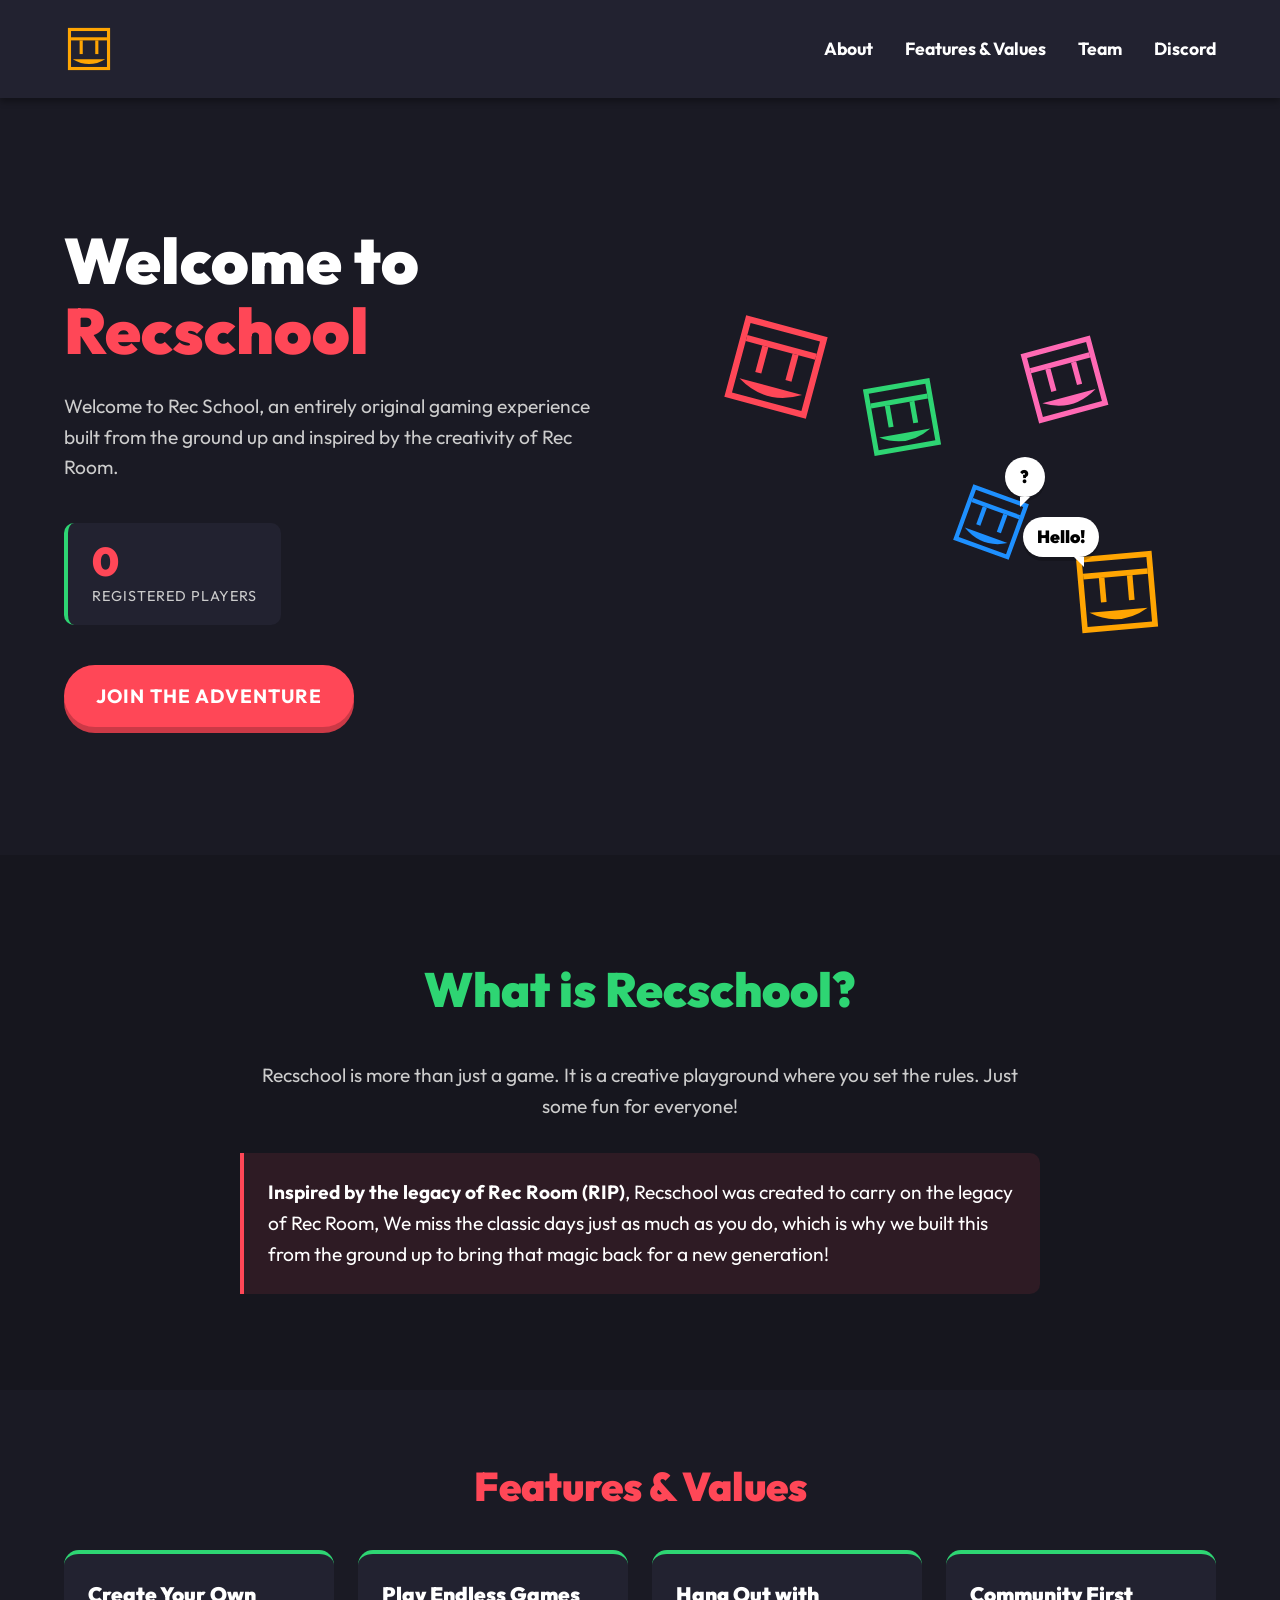
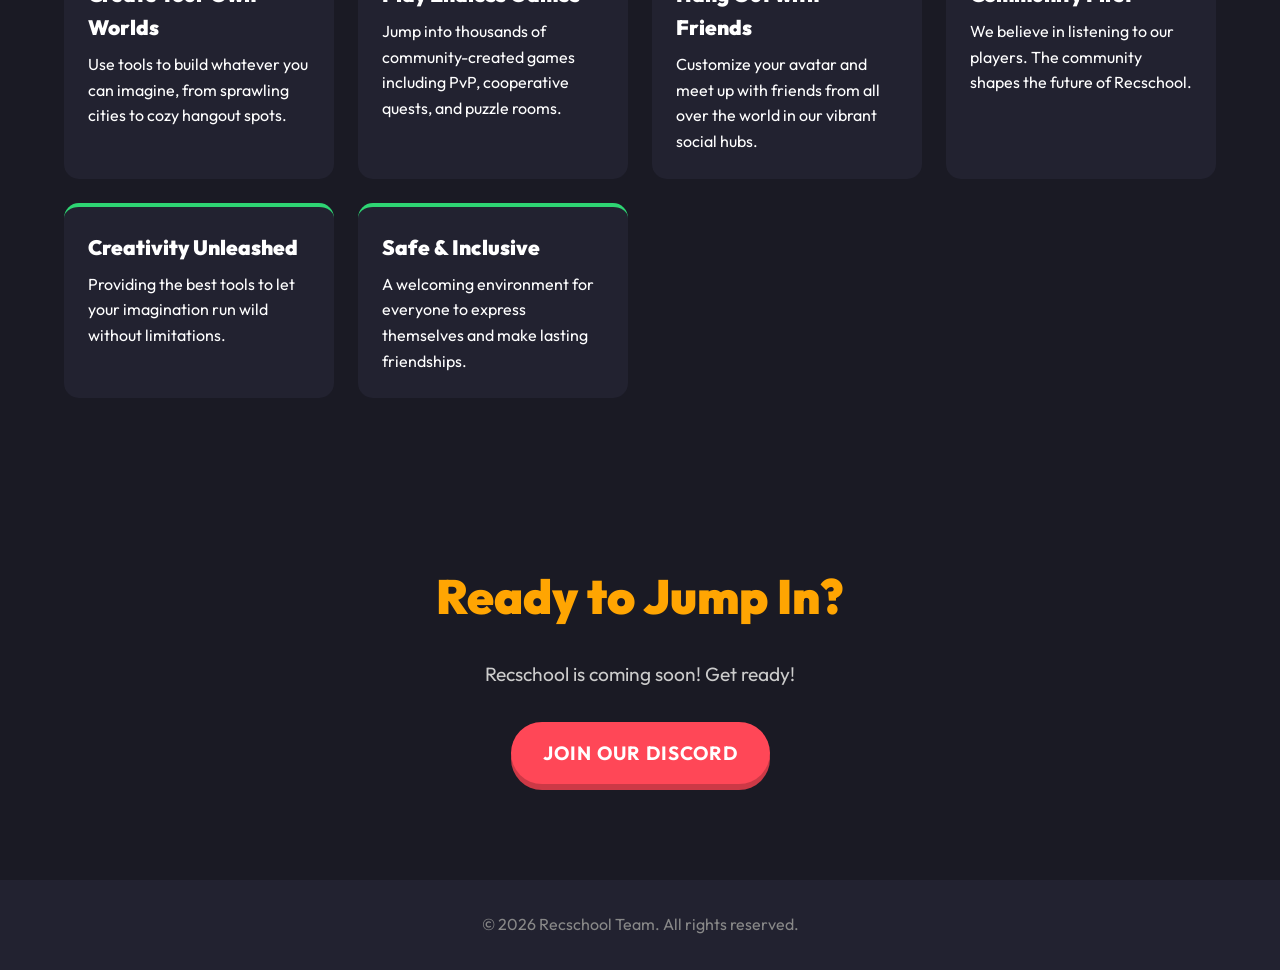
==== index.html @ c88da0dc "Initial" ====
<!DOCTYPE html>
<html lang="en">

<head>
    <meta charset="UTF-8">
    <meta name="viewport" content="width=device-width, initial-scale=1.0">
    <title>Recschool | A New Original Game</title>
    <meta name="description" content="Discover Recschool, an original, vibrant game created from scratch.">
    <link rel="preconnect" href="https://fonts.googleapis.com">
    <link rel="preconnect" href="https://fonts.gstatic.com" crossorigin>
    <link href="https://fonts.googleapis.com/css2?family=Outfit:wght@400;700;900&display=swap" rel="stylesheet">
    <link rel="stylesheet" href="style.css">
</head>

<body>
    <header class="navbar">
        <div class="logo-container" id="logo-container">
            <svg id="game-icon" viewBox="0 0 512 512" xmlns="http://www.w3.org/2000/svg">
                <g id="icon-group">
                    <rect x="56" y="56" width="400" height="400" fill="none" stroke="currentColor" stroke-width="32" />
                    <rect x="72" y="136" width="368" height="32" fill="currentColor" />
                    <rect x="160" y="168" width="32" height="140" fill="currentColor" />
                    <rect x="320" y="168" width="32" height="140" fill="currentColor" />
                    <path d="M 90 360 Q 256 460 422 360 Z" fill="currentColor" />
                </g>
            </svg>
        </div>
        <nav>
            <ul class="nav-links">
                <li><a href="#about">About</a></li>
                <li><a href="#features">Features & Values</a></li>
                <li><a href="team.html">Team</a></li>
                <li><a href="#play">Discord</a></li>
            </ul>
        </nav>
    </header>

    <main>
        <section class="hero">
            <div class="hero-content">
                <h1>Welcome to <span class="highlight">Recschool</span></h1>
                <p>Welcome to Rec School, an entirely original gaming experience built from the ground up and inspired
                    by the creativity of Rec Room.</p>
                <div class="player-stats">
                    <div class="stat-box">
                        <span class="stat-number" id="registered-players-count">0</span>
                        <span class="stat-label">Registered Players</span>
                    </div>
                </div>
                <a href="#play" class="btn-primary">Join the Adventure</a>
            </div>
            <div class="hero-image">
                <!-- A decorative placeholder representing the playful environment -->
                <div class="cube cube-1">
                    <div class="bubble"></div>
                    <svg viewBox="0 0 512 512" xmlns="http://www.w3.org/2000/svg">
                        <rect x="56" y="56" width="400" height="400" fill="none" stroke="currentColor"
                            stroke-width="32" />
                        <rect x="72" y="136" width="368" height="32" fill="currentColor" />
                        <rect x="160" y="168" width="32" height="140" fill="currentColor" />
                        <rect x="320" y="168" width="32" height="140" fill="currentColor" />
                        <path d="M 90 360 Q 256 460 422 360 Z" fill="currentColor" />
                    </svg>
                </div>
                <div class="cube cube-2">
                    <div class="bubble"></div>
                    <svg viewBox="0 0 512 512" xmlns="http://www.w3.org/2000/svg">
                        <rect x="56" y="56" width="400" height="400" fill="none" stroke="currentColor"
                            stroke-width="32" />
                        <rect x="72" y="136" width="368" height="32" fill="currentColor" />
                        <rect x="160" y="168" width="32" height="140" fill="currentColor" />
                        <rect x="320" y="168" width="32" height="140" fill="currentColor" />
                        <path d="M 90 360 Q 256 460 422 360 Z" fill="currentColor" />
                    </svg>
                </div>
                <div class="cube cube-3">
                    <div class="bubble"></div>
                    <svg viewBox="0 0 512 512" xmlns="http://www.w3.org/2000/svg">
                        <rect x="56" y="56" width="400" height="400" fill="none" stroke="currentColor"
                            stroke-width="32" />
                        <rect x="72" y="136" width="368" height="32" fill="currentColor" />
                        <rect x="160" y="168" width="32" height="140" fill="currentColor" />
                        <rect x="320" y="168" width="32" height="140" fill="currentColor" />
                        <path d="M 90 360 Q 256 460 422 360 Z" fill="currentColor" />
                    </svg>
                </div>
                <div class="cube cube-4">
                    <div class="bubble"></div>
                    <svg viewBox="0 0 512 512" xmlns="http://www.w3.org/2000/svg">
                        <rect x="56" y="56" width="400" height="400" fill="none" stroke="currentColor"
                            stroke-width="32" />
                        <rect x="72" y="136" width="368" height="32" fill="currentColor" />
                        <rect x="160" y="168" width="32" height="140" fill="currentColor" />
                        <rect x="320" y="168" width="32" height="140" fill="currentColor" />
                        <path d="M 90 360 Q 256 460 422 360 Z" fill="currentColor" />
                    </svg>
                </div>
                <div class="cube cube-5">
                    <div class="bubble"></div>
                    <svg viewBox="0 0 512 512" xmlns="http://www.w3.org/2000/svg">
                        <rect x="56" y="56" width="400" height="400" fill="none" stroke="currentColor"
                            stroke-width="32" />
                        <rect x="72" y="136" width="368" height="32" fill="currentColor" />
                        <rect x="160" y="168" width="32" height="140" fill="currentColor" />
                        <rect x="320" y="168" width="32" height="140" fill="currentColor" />
                        <path d="M 90 360 Q 256 460 422 360 Z" fill="currentColor" />
                    </svg>
                </div>
            </div>
        </section>

        <section id="about" class="about">
            <h2>What is Recschool?</h2>
            <p>Recschool is more than just a game. It is a creative playground where you set the rules. Just some fun
                for everyone!</p>
            <p class="inspiration-note"><strong>Inspired by the legacy of Rec Room (RIP)</strong>, Recschool was created
                to carry on the legacy of Rec Room, We miss the classic days just as much as you do, which is why we
                built this from the ground up to bring that magic back for a new generation!</p>
        </section>

        <section id="features" class="features">
            <h2>Features & Values</h2>
            <div class="features-grid">
                <!-- Features -->
                <div class="feature-card">
                    <h3>Create Your Own Worlds</h3>
                    <p>Use tools to build whatever you can imagine, from sprawling cities to cozy hangout spots.</p>
                </div>
                <div class="feature-card">
                    <h3>Play Endless Games</h3>
                    <p>Jump into thousands of community-created games including PvP, cooperative quests, and puzzle
                        rooms.</p>
                </div>
                <div class="feature-card">
                    <h3>Hang Out with Friends</h3>
                    <p>Customize your avatar and meet up with friends from all over the world in our vibrant social
                        hubs.</p>
                </div>
                <!-- Values -->
                <div class="feature-card">
                    <h3>Community First</h3>
                    <p>We believe in listening to our players. The community shapes the future of Recschool.</p>
                </div>
                <div class="feature-card">
                    <h3>Creativity Unleashed</h3>
                    <p>Providing the best tools to let your imagination run wild without limitations.</p>
                </div>
                <div class="feature-card">
                    <h3>Safe & Inclusive</h3>
                    <p>A welcoming environment for everyone to express themselves and make lasting friendships.</p>
                </div>
            </div>
        </section>

        <section id="play" class="play">
            <h2>Ready to Jump In?</h2>
            <p>Recschool is coming soon! Get ready!</p>
            <a href="https://discord.gg/MhXqgy5HUV" target="_blank" rel="noopener noreferrer" class="btn-primary">Join
                our Discord</a>
        </section>
    </main>

    <footer>
        <p>&copy; 2026 Recschool Team. All rights reserved.</p>
    </footer>

    <script src="script.js"></script>
</body>

</html>
---- style.css ----
:root {
    --bg-color: #1a1a24;
    --text-color: #ffffff;
    --primary-color: #ff4757;
    --secondary-color: #2ed573;
    --accent-color: #ffa502;
    --nav-bg: #222230;
}

* {
    margin: 0;
    padding: 0;
    box-sizing: border-box;
}

body {
    font-family: 'Outfit', sans-serif;
    background-color: var(--bg-color);
    color: var(--text-color);
    line-height: 1.6;
    overflow-x: hidden;
}

/* Typography */
h1, h2, h3 {
    font-weight: 900;
}

.highlight {
    color: var(--primary-color);
}

/* Navbar */
.navbar {
    display: flex;
    justify-content: space-between;
    align-items: center;
    padding: 1.5rem 5%;
    background-color: var(--nav-bg);
    box-shadow: 0 4px 6px rgba(0, 0, 0, 0.3);
    position: sticky;
    top: 0;
    z-index: 100;
}

.logo-container {
    width: 50px;
    height: 50px;
    display: flex;
    align-items: center;
    justify-content: center;
}

.logo-container svg {
    width: 100%;
    height: 100%;
    transition: transform 0.3s ease;
}

.logo-container:hover svg {
    transform: scale(1.1) rotate(10deg);
}

.nav-links {
    list-style: none;
    display: flex;
    gap: 2rem;
}

.nav-links a {
    color: var(--text-color);
    text-decoration: none;
    font-weight: 700;
    font-size: 1.1rem;
    position: relative;
    padding-bottom: 5px;
}

.nav-links a::after {
    content: '';
    position: absolute;
    bottom: 0;
    left: 0;
    width: 0%;
    height: 3px;
    background-color: var(--secondary-color);
    transition: width 0.3s ease;
}

.nav-links a:hover::after {
    width: 100%;
}

/* Hero Section */
.hero {
    display: flex;
    align-items: center;
    justify-content: space-between;
    padding: 8rem 5%;
    min-height: 80vh;
    gap: 4rem;
}

.hero-content {
    flex: 1;
    max-width: 600px;
}

.hero-content h1 {
    font-size: 4rem;
    margin-bottom: 1.5rem;
    line-height: 1.1;
}

.hero-content p {
    font-size: 1.2rem;
    margin-bottom: 2.5rem;
    color: #cccccc;
}

.player-stats {
    display: flex;
    gap: 1.5rem;
    margin-bottom: 2.5rem;
}

.stat-box {
    background-color: var(--nav-bg);
    padding: 1rem 1.5rem;
    border-radius: 10px;
    border-left: 4px solid var(--secondary-color);
    text-align: left;
}

.stat-number {
    display: block;
    font-size: 2.5rem;
    font-weight: 900;
    color: var(--primary-color);
    line-height: 1.1;
}

.stat-label {
    font-size: 0.9rem;
    color: #ccc;
    text-transform: uppercase;
    letter-spacing: 1px;
}

.btn-primary {
    display: inline-block;
    padding: 1rem 2rem;
    background-color: var(--primary-color);
    color: #fff;
    text-decoration: none;
    font-size: 1.2rem;
    font-weight: 700;
    border-radius: 50px;
    box-shadow: 0 6px 0 #cc3946;
    transition: all 0.2s ease;
    text-transform: uppercase;
    letter-spacing: 1px;
}

.btn-primary:hover {
    transform: translateY(2px);
    box-shadow: 0 4px 0 #cc3946;
}

.btn-primary:active {
    transform: translateY(6px);
    box-shadow: 0 0 0 #cc3946;
}

/* Playful Hero Decor */
.hero-image {
    flex: 1;
    position: relative;
    height: 400px;
    display: flex;
    justify-content: center;
    align-items: center;
}

.cube {
    width: 100px;
    height: 100px;
    position: absolute;
    animation: float 6s infinite ease-in-out;
}
.cube svg {
    width: 100%;
    height: 100%;
    display: block;
}
.bubble {
    position: absolute;
    top: -30px;
    left: 70%;
    background: #fff;
    color: #000;
    padding: 6px 14px;
    border-radius: 20px;
    font-weight: 900;
    font-size: 1.1rem;
    box-shadow: 0 4px 0 rgba(0,0,0,0.2);
    animation: bounce 2s infinite;
    z-index: 10;
    opacity: 0;
    transform: scale(0.8);
    transition: opacity 0.3s ease, transform 0.3s ease;
    pointer-events: none;
    display: flex;
    align-items: center;
    justify-content: center;
    min-width: 40px;
}
.talking .bubble {
    opacity: 1;
    transform: scale(1);
}
.right .bubble {
    left: auto;
    right: 70%;
}
.bubble::after {
    content: '';
    position: absolute;
    bottom: -10px;
    left: 15px;
    border-width: 10px 10px 0 0;
    border-style: solid;
    border-color: #fff transparent transparent transparent;
}
.right .bubble::after {
    left: auto;
    right: 15px;
    border-width: 10px 0 0 10px;
}
@keyframes bounce {
    0%, 100% { transform: translateY(0); }
    50% { transform: translateY(-5px); }
}

.cube-1 { color: var(--primary-color); top: 10%; left: 10%; animation-delay: 0s; }
.cube-1 svg { transform: rotate(15deg); }

.cube-2 { color: var(--secondary-color); top: 25%; left: 35%; width: 80px; height: 80px; animation-delay: 1s; }
.cube-2 svg { transform: rotate(-10deg); }

.cube-3 { color: var(--accent-color); bottom: 10%; right: 10%; width: 90px; height: 90px; animation-delay: 2s; }
.cube-3 svg { transform: rotate(-5deg); }

.cube-4 { color: #1e90ff; bottom: 30%; right: 35%; width: 70px; height: 70px; animation-delay: 0.5s; }
.cube-4 svg { transform: rotate(20deg); }

.cube-5 { color: #ff69b4; top: 15%; right: 20%; width: 85px; height: 85px; animation-delay: 1.5s; }
.cube-5 svg { transform: rotate(-15deg); }

@keyframes float {
    0%, 100% {
        transform: translateY(0) rotate(0deg);
    }
    50% {
        transform: translateY(-20px) rotate(15deg);
    }
}

/* About Section */
.about {
    padding: 6rem 5%;
    text-align: center;
    background-color: #16161e;
}

.about h2 {
    font-size: 3rem;
    margin-bottom: 2rem;
    color: var(--secondary-color);
}

.about p {
    font-size: 1.2rem;
    max-width: 800px;
    margin: 0 auto;
    color: #cccccc;
}

.inspiration-note {
    margin-top: 2rem !important;
    padding: 1.5rem;
    background-color: rgba(255, 71, 87, 0.1);
    border-left: 4px solid var(--primary-color);
    border-radius: 0 10px 10px 0;
    color: #fff !important;
    text-align: left;
}

/* Features Section */
.features {
    padding: 4rem 5%;
    background-color: var(--bg-color);
}
.features h2 {
    font-size: 2.5rem;
    margin-bottom: 2rem;
    text-align: center;
    color: var(--primary-color);
}
.features-grid {
    display: grid;
    grid-template-columns: repeat(auto-fit, minmax(250px, 1fr));
    gap: 1.5rem;
}
.feature-card {
    background-color: var(--nav-bg);
    padding: 1.5rem;
    border-radius: 15px;
    transition: transform 0.3s ease;
    border-top: 4px solid var(--secondary-color);
}
.feature-card:hover {
    transform: translateY(-8px);
}
.feature-card h3 {
    font-size: 1.3rem;
    margin-bottom: 0.5rem;
    color: var(--text-color);
}

/* Play Section */
.play {
    padding: 6rem 5%;
    text-align: center;
    background-color: var(--bg-color);
}
.play h2 {
    font-size: 3rem;
    margin-bottom: 1.5rem;
    color: var(--accent-color);
}
.play p {
    font-size: 1.2rem;
    margin-bottom: 2rem;
    color: #cccccc;
}

/* Footer */
footer {
    text-align: center;
    padding: 2rem;
    background-color: var(--nav-bg);
    color: #888888;
}

/* Responsive */
@media (max-width: 768px) {
    .navbar {
        flex-direction: column;
        gap: 1rem;
        padding: 1rem;
    }
    .nav-links {
        gap: 1.5rem;
        flex-wrap: wrap;
        justify-content: center;
    }
    .hero {
        flex-direction: column;
        text-align: center;
        padding: 2rem 5%;
        gap: 2rem;
    }
    .hero-content {
        display: flex;
        flex-direction: column;
        align-items: center;
    }
    .hero-content h1 {
        font-size: 2.8rem;
    }
    .hero-image {
        width: 100%;
        height: 220px;
        margin-top: 2.5rem;
    }
    .cube-1 { width: 70px; height: 70px; top: 0%; left: 5%; }
    .cube-2 { width: 55px; height: 55px; top: 45%; left: 20%; }
    .cube-3 { width: 65px; height: 65px; bottom: 0%; right: 5%; }
    .cube-4 { width: 50px; height: 50px; top: 5%; right: 20%; bottom: auto; }
    .cube-5 { width: 60px; height: 60px; bottom: 15%; right: 35%; top: auto; }
    .bubble {
        font-size: 0.9rem;
        padding: 4px 10px;
        top: -25px;
    }
    .player-stats {
        flex-direction: column;
        align-items: center;
        width: 100%;
    }
    .stat-box {
        width: 100%;
        max-width: 280px;
        text-align: center;
        border-left: none;
        border-top: 4px solid var(--secondary-color);
    }
    .about, .features, .play {
        padding: 4rem 5%;
    }
    .about h2, .features h2, .play h2 {
        font-size: 2.2rem;
    }
}
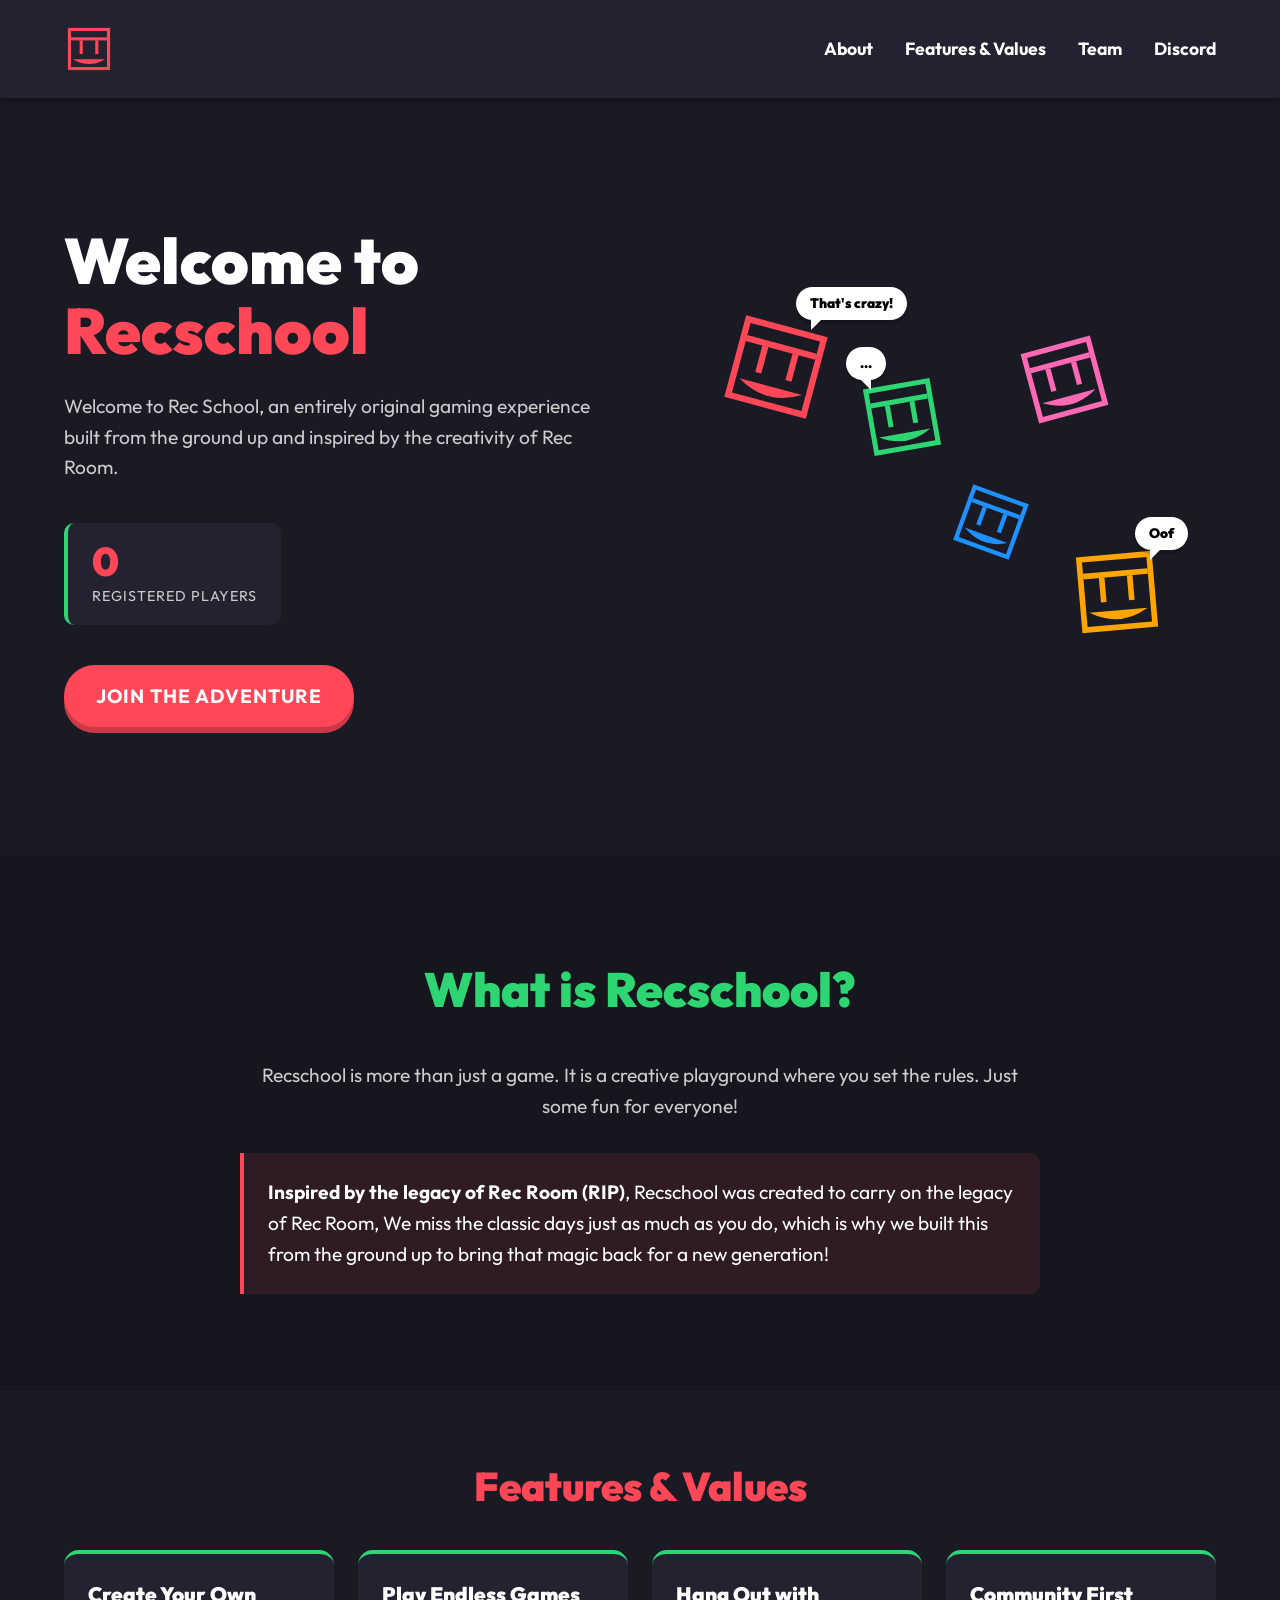
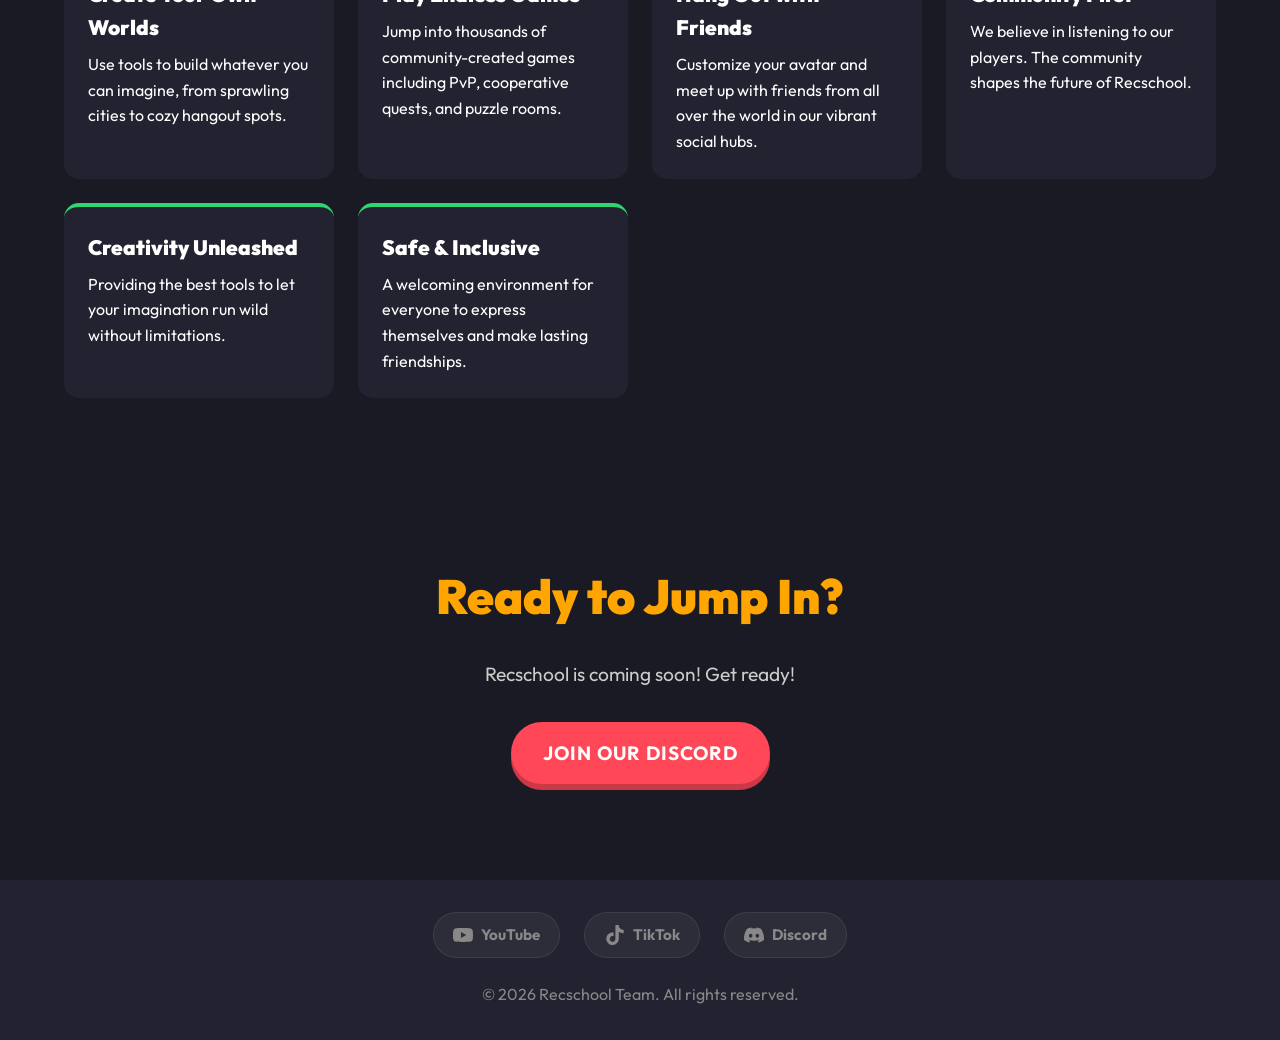
==== commit a33bc29f: "feat: add social media links to footer and expand conversational bubble phrases" ====
--- a/index.html
+++ b/index.html
@@ -161,6 +161,20 @@
     </main>
 
     <footer>
+        <div class="social-links" id="social-links">
+            <a href="https://www.youtube.com/@Rec_School-official" target="_blank" rel="noopener noreferrer" class="social-link" aria-label="YouTube" id="social-youtube">
+                <svg viewBox="0 0 24 24" xmlns="http://www.w3.org/2000/svg"><path d="M23.498 6.186a3.016 3.016 0 0 0-2.122-2.136C19.505 3.545 12 3.545 12 3.545s-7.505 0-9.377.505A3.017 3.017 0 0 0 .502 6.186C0 8.07 0 12 0 12s0 3.93.502 5.814a3.016 3.016 0 0 0 2.122 2.136c1.871.505 9.376.505 9.376.505s7.505 0 9.377-.505a3.015 3.015 0 0 0 2.122-2.136C24 15.93 24 12 24 12s0-3.93-.502-5.814zM9.545 15.568V8.432L15.818 12l-6.273 3.568z" fill="currentColor"/></svg>
+                <span>YouTube</span>
+            </a>
+            <a href="https://www.tiktok.com/@recschool.team?_r=1&_t=ZP-976rWxaS42J" target="_blank" rel="noopener noreferrer" class="social-link" aria-label="TikTok" id="social-tiktok">
+                <svg viewBox="0 0 24 24" xmlns="http://www.w3.org/2000/svg"><path d="M12.525.02c1.31-.02 2.61-.01 3.91-.02.08 1.53.63 3.09 1.75 4.17 1.12 1.11 2.7 1.62 4.24 1.79v4.03c-1.44-.05-2.89-.35-4.2-.97-.57-.26-1.1-.59-1.62-.93-.01 2.92.01 5.84-.02 8.75-.08 1.4-.54 2.79-1.35 3.94-1.31 1.92-3.58 3.17-5.91 3.21-1.43.08-2.86-.31-4.08-1.03-2.02-1.19-3.44-3.37-3.65-5.71-.02-.5-.03-1-.01-1.49.18-1.9 1.12-3.72 2.58-4.96 1.66-1.44 3.98-2.13 6.15-1.72.02 1.48-.04 2.96-.04 4.44-.99-.32-2.15-.23-3.02.37-.63.41-1.11 1.04-1.36 1.75-.21.51-.15 1.07-.14 1.61.24 1.64 1.82 3.02 3.5 2.87 1.12-.01 2.19-.66 2.77-1.61.19-.33.4-.67.41-1.06.1-1.79.06-3.57.07-5.36.01-4.03-.01-8.05.02-12.07z" fill="currentColor"/></svg>
+                <span>TikTok</span>
+            </a>
+            <a href="https://discord.gg/MhXqgy5HUV" target="_blank" rel="noopener noreferrer" class="social-link" aria-label="Discord" id="social-discord">
+                <svg viewBox="0 0 24 24" xmlns="http://www.w3.org/2000/svg"><path d="M20.317 4.37a19.791 19.791 0 0 0-4.885-1.515.074.074 0 0 0-.079.037c-.21.375-.444.864-.608 1.25a18.27 18.27 0 0 0-5.487 0 12.64 12.64 0 0 0-.617-1.25.077.077 0 0 0-.079-.037A19.736 19.736 0 0 0 3.677 4.37a.07.07 0 0 0-.032.027C.533 9.046-.32 13.58.099 18.057a.082.082 0 0 0 .031.057 19.9 19.9 0 0 0 5.993 3.03.078.078 0 0 0 .084-.028c.462-.63.874-1.295 1.226-1.994a.076.076 0 0 0-.041-.106 13.107 13.107 0 0 1-1.872-.892.077.077 0 0 1-.008-.128 10.2 10.2 0 0 0 .372-.292.074.074 0 0 1 .077-.01c3.928 1.793 8.18 1.793 12.062 0a.074.074 0 0 1 .078.01c.12.098.246.198.373.292a.077.077 0 0 1-.006.127 12.299 12.299 0 0 1-1.873.892.077.077 0 0 0-.041.107c.36.698.772 1.362 1.225 1.993a.076.076 0 0 0 .084.028 19.839 19.839 0 0 0 6.002-3.03.077.077 0 0 0 .032-.054c.5-5.177-.838-9.674-3.549-13.66a.061.061 0 0 0-.031-.03zM8.02 15.33c-1.183 0-2.157-1.085-2.157-2.419 0-1.333.956-2.419 2.157-2.419 1.21 0 2.176 1.095 2.157 2.42 0 1.333-.956 2.418-2.157 2.418zm7.975 0c-1.183 0-2.157-1.085-2.157-2.419 0-1.333.956-2.419 2.157-2.419 1.21 0 2.176 1.095 2.157 2.42 0 1.333-.947 2.418-2.157 2.418z" fill="currentColor"/></svg>
+                <span>Discord</span>
+            </a>
+        </div>
         <p>&copy; 2026 Recschool Team. All rights reserved.</p>
     </footer>
 
--- a/style.css
+++ b/style.css
@@ -202,7 +202,7 @@
     padding: 6px 14px;
     border-radius: 20px;
     font-weight: 900;
-    font-size: 1.1rem;
+    font-size: 0.85rem;
     box-shadow: 0 4px 0 rgba(0,0,0,0.2);
     animation: bounce 2s infinite;
     z-index: 10;
@@ -214,6 +214,8 @@
     align-items: center;
     justify-content: center;
     min-width: 40px;
+    max-width: 260px;
+    white-space: nowrap;
 }
 .talking .bubble {
     opacity: 1;
@@ -351,6 +353,64 @@
     padding: 2rem;
     background-color: var(--nav-bg);
     color: #888888;
+}
+
+/* Social Links */
+.social-links {
+    display: flex;
+    justify-content: center;
+    gap: 1.5rem;
+    margin-bottom: 1.5rem;
+}
+
+.social-link {
+    display: flex;
+    align-items: center;
+    gap: 0.5rem;
+    color: #888888;
+    text-decoration: none;
+    font-weight: 700;
+    font-size: 0.95rem;
+    padding: 0.6rem 1.2rem;
+    border-radius: 50px;
+    background-color: rgba(255, 255, 255, 0.05);
+    border: 1px solid rgba(255, 255, 255, 0.08);
+    transition: all 0.3s ease;
+}
+
+.social-link svg {
+    width: 20px;
+    height: 20px;
+    flex-shrink: 0;
+    transition: transform 0.3s ease;
+}
+
+.social-link:hover {
+    transform: translateY(-3px);
+    box-shadow: 0 6px 20px rgba(0, 0, 0, 0.3);
+}
+
+.social-link:hover svg {
+    transform: scale(1.15);
+}
+
+/* Platform-specific hover colors */
+.social-link[aria-label="YouTube"]:hover {
+    color: #ff0000;
+    border-color: rgba(255, 0, 0, 0.3);
+    background-color: rgba(255, 0, 0, 0.1);
+}
+
+.social-link[aria-label="TikTok"]:hover {
+    color: #00f2ea;
+    border-color: rgba(0, 242, 234, 0.3);
+    background-color: rgba(0, 242, 234, 0.1);
+}
+
+.social-link[aria-label="Discord"]:hover {
+    color: #5865f2;
+    border-color: rgba(88, 101, 242, 0.3);
+    background-color: rgba(88, 101, 242, 0.1);
 }
 
 /* Responsive */
@@ -412,4 +472,12 @@
     .about h2, .features h2, .play h2 {
         font-size: 2.2rem;
     }
-}
+    .social-links {
+        flex-wrap: wrap;
+        gap: 0.8rem;
+    }
+    .social-link {
+        font-size: 0.85rem;
+        padding: 0.5rem 1rem;
+    }
+}
